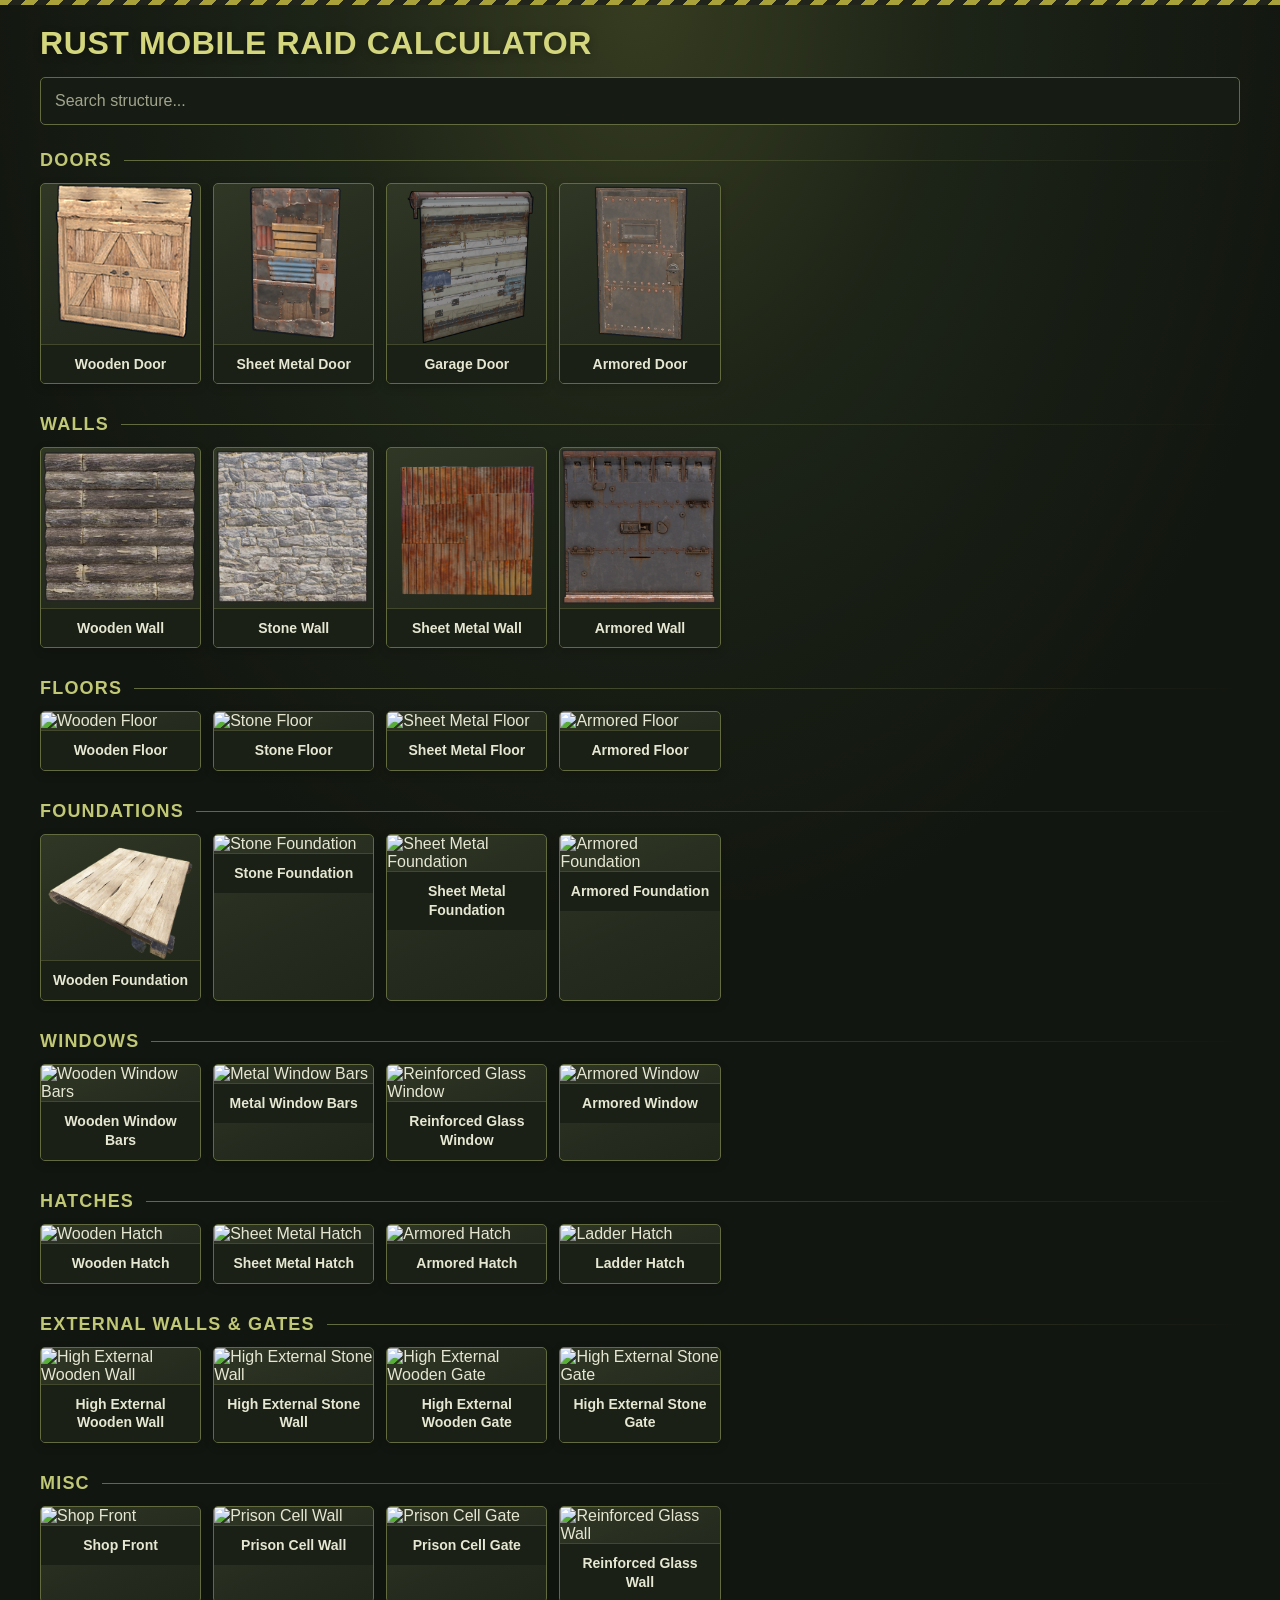
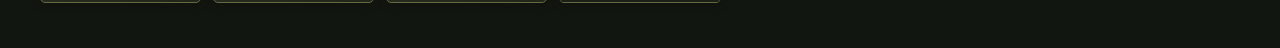
==== index.html @ 23319f7d "Version stylesheet URL to refresh cached theme" ====
<!DOCTYPE html>
<html lang="en">
<head>
<meta charset="UTF-8">
<meta name="viewport" content="width=device-width, initial-scale=1.0">

<title>Rust Mobile Raid Calculator</title>

<link rel="stylesheet" href="style.css?v=6f2b4b1">
</head>

<body>

<header>
    <h1>Rust Mobile Raid Calculator</h1>

    <input
        type="text"
        id="searchInput"
        placeholder="Search structure..."
    >
</header>

<main id="structuresContainer">

    <!-- Doors -->
    <section>
        <h2>Doors</h2>
        <div class="grid" id="doors"></div>
    </section>

    <!-- Walls -->
    <section>
        <h2>Walls</h2>
        <div class="grid" id="walls"></div>
    </section>

    <!-- Roofs -->
    <section>
        <h2>Floors</h2>
        <div class="grid" id="floors"></div>
    </section>

    <!-- Foundations -->
    <section>
        <h2>Foundations</h2>
        <div class="grid" id="foundations"></div>
    </section>

    <!-- Windows -->
    <section>
        <h2>Windows</h2>
        <div class="grid" id="windows"></div>
    </section>

    <!-- Hatches -->
    <section>
        <h2>Hatches</h2>
        <div class="grid" id="hatches"></div>
    </section>

    <!-- External Walls -->
    <section>
        <h2>External Walls & Gates</h2>
        <div class="grid" id="external"></div>
    </section>

    <!-- Misc -->
    <section>
        <h2>Misc</h2>
        <div class="grid" id="misc"></div>
    </section>

</main>

<script src="data.js"></script>
<script src="script.js"></script>

</body>
</html>
---- style.css ----
*{
    margin:0;
    padding:0;
    box-sizing:border-box;
    font-family:Arial,sans-serif;
}

body{
    background:#111315;
    color:white;
    padding:15px;
}

header{
    margin-bottom:25px;
}

h1{
    text-align:center;
    color:#CD412B;
    margin-bottom:15px;
    font-size:28px;
}

#searchInput{
    width:100%;
    padding:14px;
    border:none;
    border-radius:12px;
    background:#1d2023;
    color:white;
    font-size:16px;
    outline:none;
}

section{
    margin-bottom:30px;
}

h2{
    margin-bottom:12px;
    color:#CD412B;
    font-size:20px;
}

.grid{
    display:grid;
    grid-template-columns:repeat(auto-fill,minmax(140px,1fr));
    gap:12px;
}

.card{
    background:#1d2023;
    border-radius:12px;
    overflow:hidden;
    cursor:pointer;
    transition:.2s;
}

.card:hover{
    transform:translateY(-3px);
}

.card img{
    width:100%;
    height:auto;
    display:block;
}

.card-name{
    padding:10px;
    text-align:center;
    font-size:14px;
    font-weight:bold;
}

.details-container{
    padding:20px;
}

.structure-image{
    width:180px;
    height:180px;
    object-fit:contain;
    display:block;
    margin:auto;
}

.details-container h1{
    text-align:center;
    margin-top:10px;
}

.details-container p{
    text-align:center;
    color:#ccc;
}

.method-box{
    background:#1a1d22;
    border-radius:18px;
    padding:15px;
    margin-bottom:20px;

    display:flex;
    align-items:center;
    justify-content:center;
    gap:15px;
}

.raid-item{
    background:#252932;
    padding:12px 18px;
    border-radius:12px;

    position:relative;

    display:flex;
    align-items:center;
    justify-content:center;
    gap:10px;

    font-size:22px;
    font-weight:bold;
}

.hp{
    font-size:28px;
    font-weight:bold;
}

.summary-box{
    background:#1a1d22;
    border-radius:20px;
    padding:15px;
    margin-bottom:20px;

    display:flex;
    align-items:center;
    gap:15px;
}

.best-box{
    background:#161a22;
    border:2px solid #CD412B;
    border-radius:24px;
    padding:20px;
    margin-top:20px;

    display:flex;
    align-items:center;
    justify-content:center;
    gap:20px;

    box-shadow:0 0 15px rgba(205,65,43,0.25);
}

.recommended-title{
    text-align:center;

    color:#CD412B;

    font-size:22px;

    font-weight:bold;

    margin-bottom:20px;
}


.structure-mini{
    position:relative;
    text-align:center;
    display:inline-block;
}

.qty-badge{
    position:absolute;
    top:5px;
    left:5px;

    background:white;
    color:black;

    padding:2px 8px;
    border-radius:8px;

    font-size:16px;
    font-weight:bold;

    z-index:2;
}

    

.mini-structure{
    width:70px;
    height:70px;
    object-fit:contain;
}

.best-text{
    font-size:22px;
    font-weight:bold;
}

.plus{
    font-size:35px;
    font-weight:bold;
}

.raid-item{
    background:#252932;
    border-radius:15px;
    padding:10px 15px;

    display:flex;
    align-items:center;
    justify-content:center;
    gap:10px;

    font-size:24px;
    font-weight:bold;
}

.hp-badge{
    width:120px;
    margin:15px auto;
    text-align:center;

    background:#1a1d22;

    padding:12px;

    border-radius:14px;

    font-size:24px;
    font-weight:bold;
}

.raid-image{
    width:50px;
    height:50px;
    object-fit:contain;
    display:block;
}

.raid-item{
    position:relative;
}

.raid-badge{
    position:absolute;
    top:5px;
    left:5px;

    background:white;
    color:black;

    padding:2px 8px;
    border-radius:8px;

    font-size:16px;
    font-weight:bold;

    z-index:2;
}

.raid-arrow{
    font-size:60px;
    font-weight:bold;
    color:#CD412B;

    text-shadow:
    0 0 10px rgba(205,65,43,0.8),
    0 0 20px rgba(205,65,43,0.5);
}

.target-box{
    display:flex;
    flex-direction:column;
    align-items:center;
}

.target-title{
    color:#CD412B;
    font-size:12px;
    font-weight:bold;
    letter-spacing:2px;
    margin-bottom:8px;
}

:root {
    color-scheme: dark;
    --wasteland-bg: #121610;
    --wasteland-panel: #252b1e;
    --wasteland-accent: #d4d67d;
    --wasteland-border: #626b40;
    --wasteland-text: #e5e7d2;
}

body {
    min-height: 100vh;
    padding-top: 24px;
    color: var(--wasteland-text);
    background-color: var(--wasteland-bg);
    background-image:
        repeating-linear-gradient(135deg, #a9a23b 0 9px, #20241a 9px 18px),
        radial-gradient(ellipse at 50% 0%, #363c20 0%, #1c2317 36%, #121610 75%);
    background-size: 100% 5px, 100% 100%;
    background-position: top center, center;
    background-repeat: no-repeat;
    background-attachment: scroll, fixed;
}

header, main, #details {
    max-width: 1200px;
    margin-left: auto;
    margin-right: auto;
}

h1 {
    color: var(--wasteland-accent);
    font-weight: 800;
    letter-spacing: .6px;
    text-shadow: 0 2px 8px rgba(0,0,0,.3);
}

header h1 {
    text-align: left;
    text-transform: uppercase;
    font-size: clamp(22px, 4vw, 32px);
    line-height: 1.2;
}

#searchInput {
    background: #161c13;
    border: 1px solid var(--wasteland-border);
    border-radius: 5px;
    color: var(--wasteland-text);
    transition: border-color .2s, box-shadow .2s;
}

#searchInput::placeholder {
    color: #a1a58d;
}

#searchInput:focus {
    border-color: var(--wasteland-accent);
    box-shadow: 0 0 0 2px rgba(212,214,125,.15);
}

h2 {
    color: #c0c775;
    font-size: 18px;
    letter-spacing: 1.2px;
    text-transform: uppercase;
    display: flex;
    align-items: center;
    gap: 12px;
}

h2::after {
    content: "";
    flex: 1;
    height: 1px;
    background: linear-gradient(90deg, #626b40, transparent);
}

.card {
    background: linear-gradient(155deg, #303725, var(--wasteland-panel) 55%, #202619);
    border: 1px solid var(--wasteland-border);
    border-radius: 5px;
    box-shadow: 0 3px 10px rgba(0,0,0,.2);
    transition: transform .2s, border-color .2s, box-shadow .2s;
}

@media (hover: hover) {
    .card:hover {
        border-color: var(--wasteland-accent);
        box-shadow: 0 5px 16px rgba(0,0,0,.35);
    }
}

.card:active {
    transform: scale(.98);
}

.card-name {
    background: #1a2015;
    border-top: 1px solid rgba(98,107,64,.55);
    color: var(--wasteland-text);
    line-height: 1.35;
    overflow-wrap: anywhere;
}

.method-box, .summary-box, .hp-badge {
    background: #1f271a;
    border: 1px solid var(--wasteland-border);
}

.raid-item {
    background: #303725;
    border: 1px solid #626b40;
}

.best-box {
    background: #202619;
    border-color: var(--wasteland-accent);
    box-shadow: 0 0 15px rgba(212,214,125,.12);
}

.recommended-title, .raid-arrow, .target-title {
    color: var(--wasteland-accent);
}

.raid-arrow {
    text-shadow: 0 0 10px rgba(212,214,125,.3);
}

.qty-badge, .raid-badge {
    background: var(--wasteland-accent);
    color: #121610;
}

.details-container p {
    color: #bfc3ad;
}

@media (prefers-reduced-motion: reduce) {
    .card, #searchInput {
        transition: none;
    }
    .card:hover, .card:active {
        transform: none;
    }
}
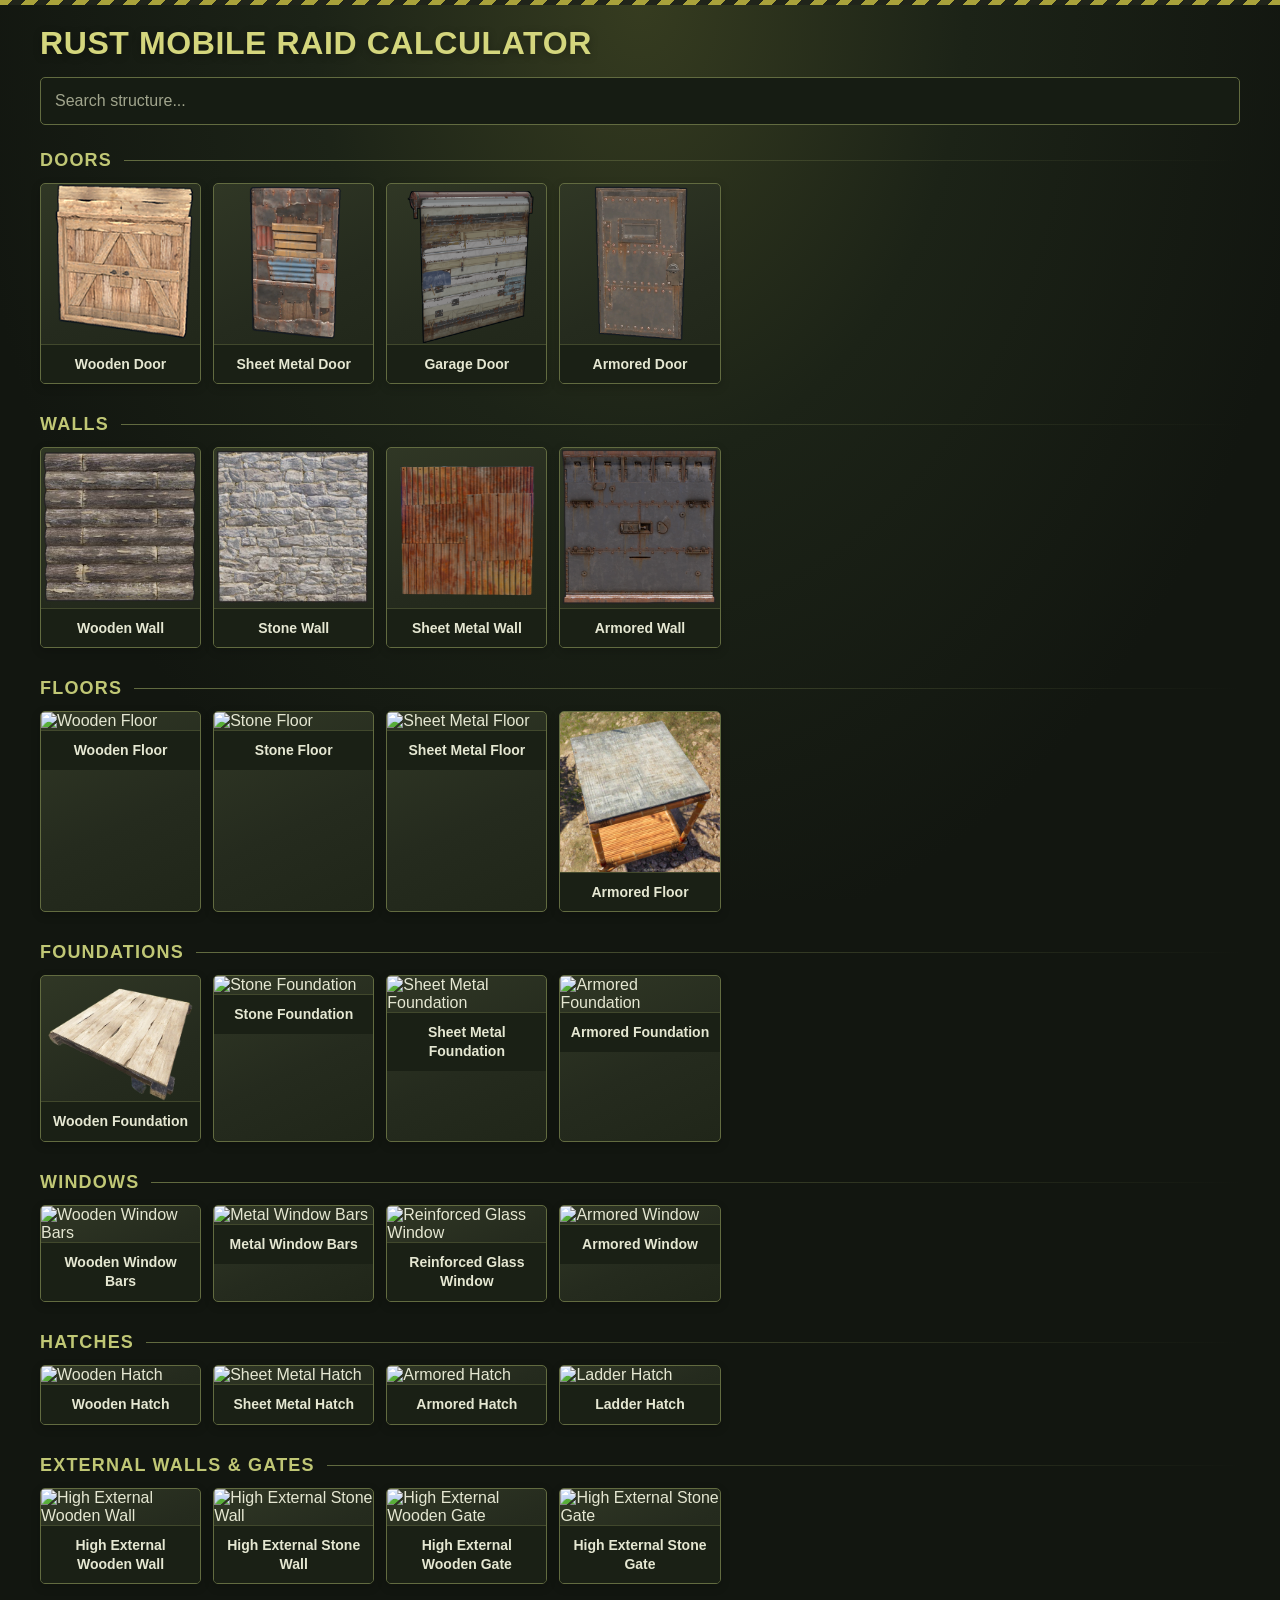
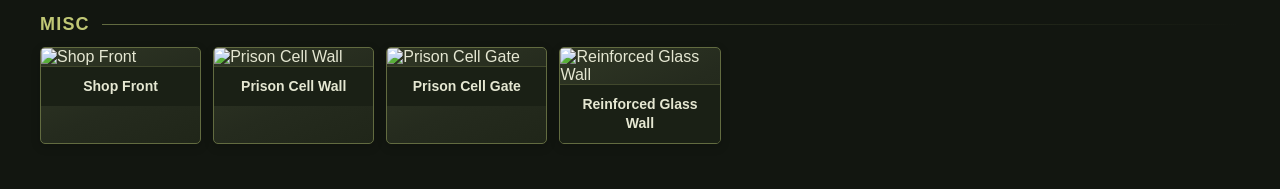
==== commit d5f369cb: "Fix structure navigation and display existing raid costs" ====
--- a/index.html
+++ b/index.html
@@ -6,7 +6,7 @@
 
 <title>Rust Mobile Raid Calculator</title>
 
-<link rel="stylesheet" href="style.css?v=6f2b4b1">
+<link rel="stylesheet" href="style.css?v=raid-details-1">
 </head>
 
 <body>
@@ -73,8 +73,8 @@
 
 </main>
 
-<script src="data.js"></script>
-<script src="script.js"></script>
+<script src="data.js?v=raid-details-1"></script>
+<script src="script.js?v=raid-details-1"></script>
 
 </body>
 </html>
--- a/style.css
+++ b/style.css
@@ -435,3 +435,12 @@
         transform: none;
     }
 }
+
+a.card { display: block; color: inherit; text-decoration: none; }
+a.card:focus-visible, .details-back:focus-visible { outline: 2px solid var(--wasteland-accent, #d4d67d); outline-offset: 3px; }
+.details-back { display: inline-block; margin-bottom: 20px; color: var(--wasteland-accent, #d4d67d); text-decoration: none; font-weight: bold; }
+.details-container { max-width: 720px; margin: 0 auto; padding: 10px 0 20px; }
+.raid-method-list { flex-wrap: wrap; }
+.raid-method-tile { flex-wrap: wrap; flex: 0 1 auto; text-align: center; }
+.raid-method-name { flex-basis: 100%; font-size: 13px; font-weight: normal; }
+.details-container .raid-unavailable { padding: 18px; margin-top: 15px; border: 1px solid var(--wasteland-border, #626b40); border-radius: 5px; background: var(--wasteland-panel, #252b1e); }
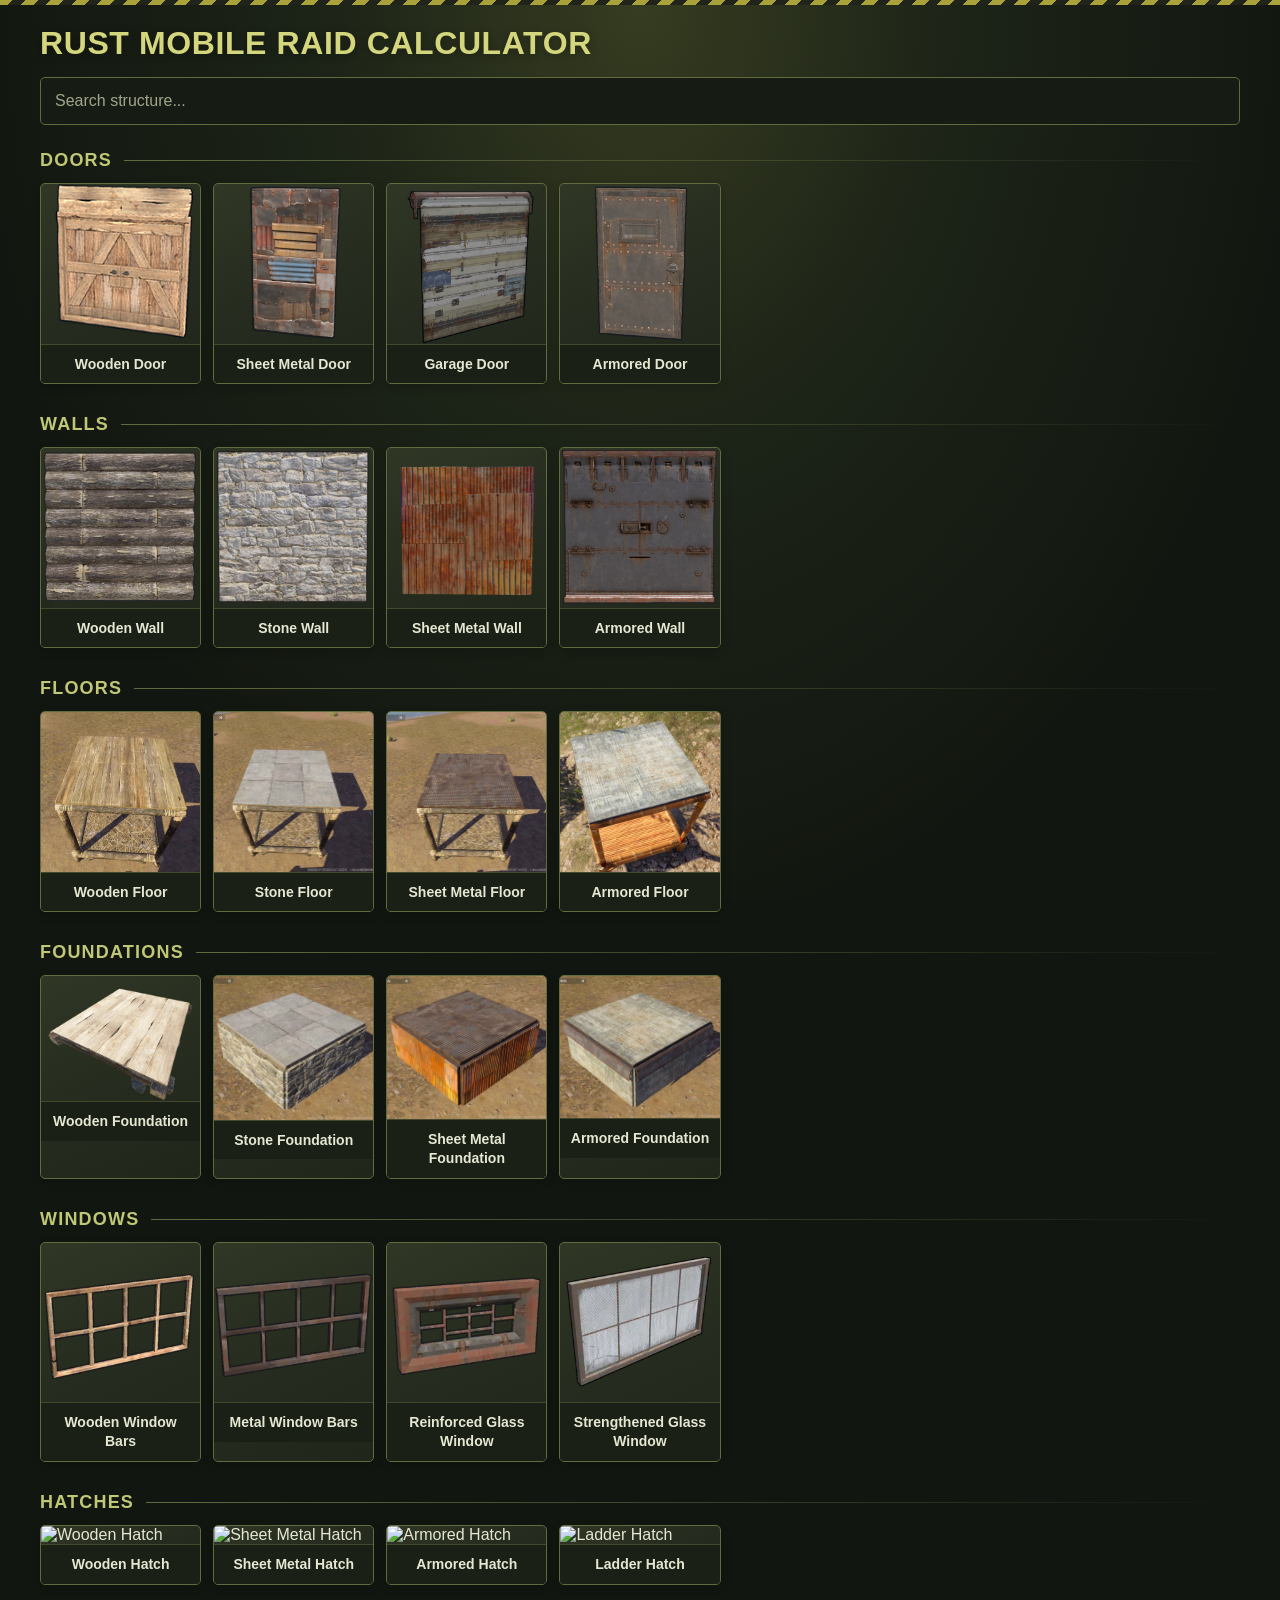
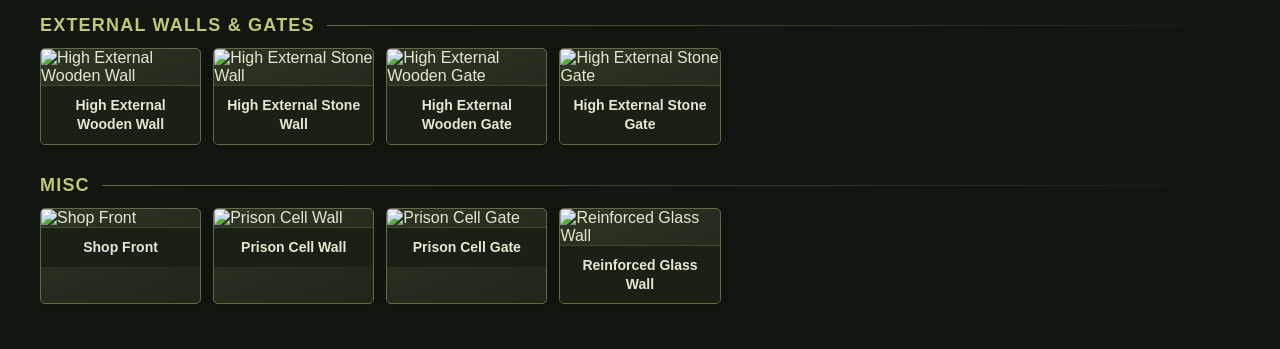
==== commit f564326f: "Correct window item name and add original Strengthened Glass icon" ====
--- a/index.html
+++ b/index.html
@@ -73,7 +73,7 @@
 
 </main>
 
-<script src="data.js?v=raid-details-1"></script>
+<script src="data.js?v=windows-2"></script>
 <script src="script.js?v=raid-details-1"></script>
 
 </body>
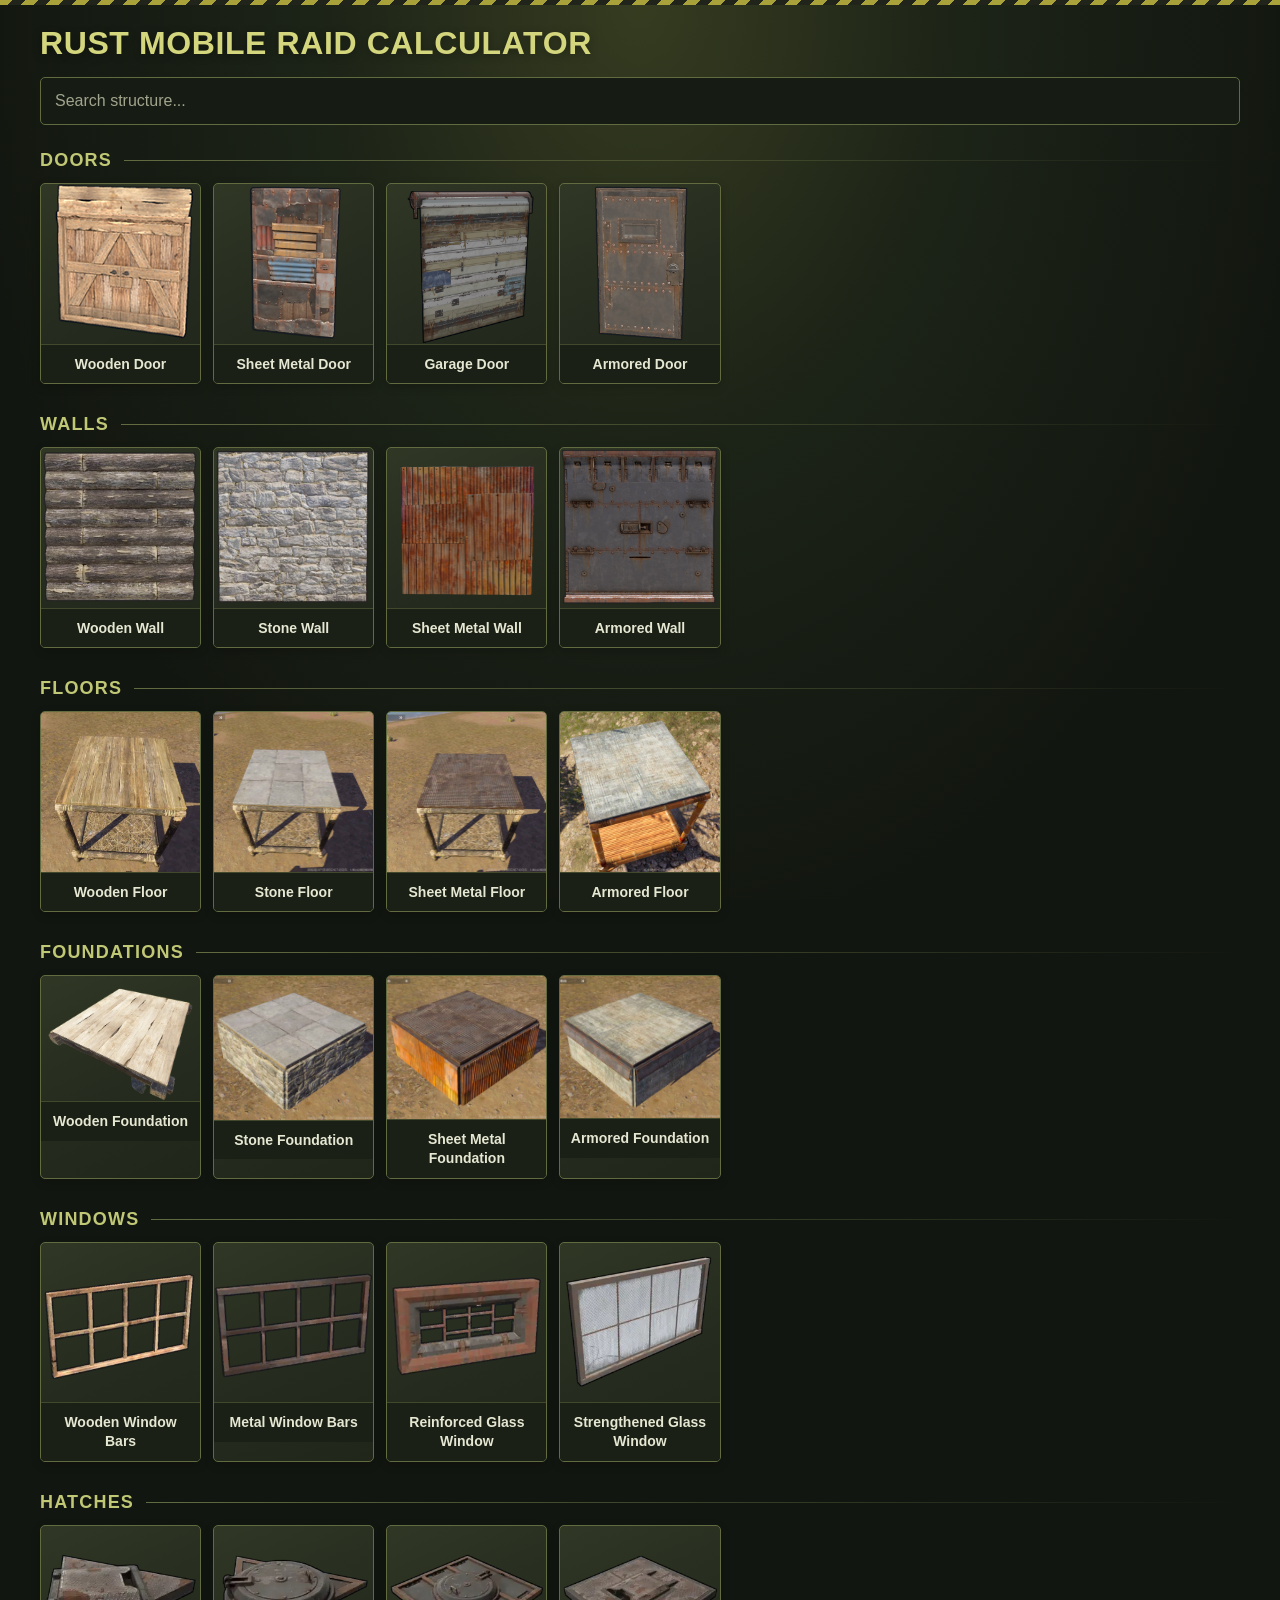
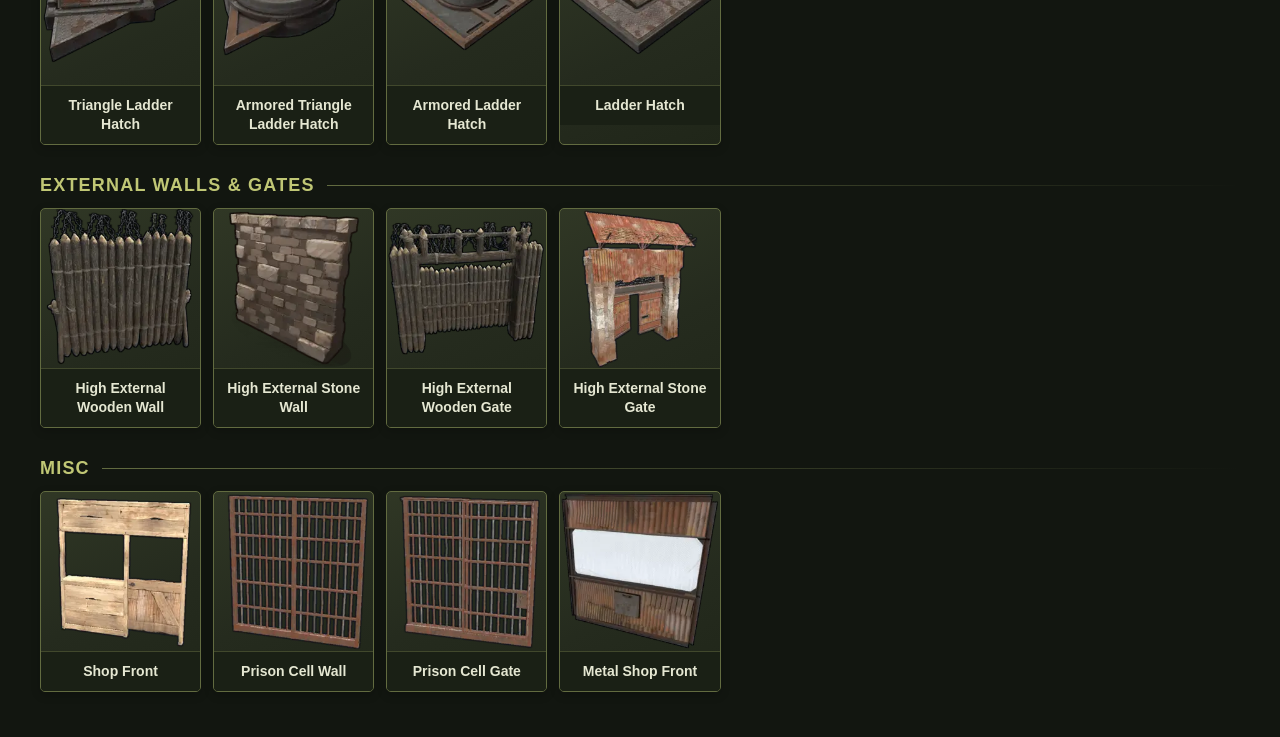
==== commit 6e015647: "Correct hatch and shop front names and complete structure icons" ====
--- a/index.html
+++ b/index.html
@@ -73,7 +73,7 @@
 
 </main>
 
-<script src="data.js?v=windows-2"></script>
+<script src="data.js?v=structures-4"></script>
 <script src="script.js?v=raid-details-1"></script>
 
 </body>
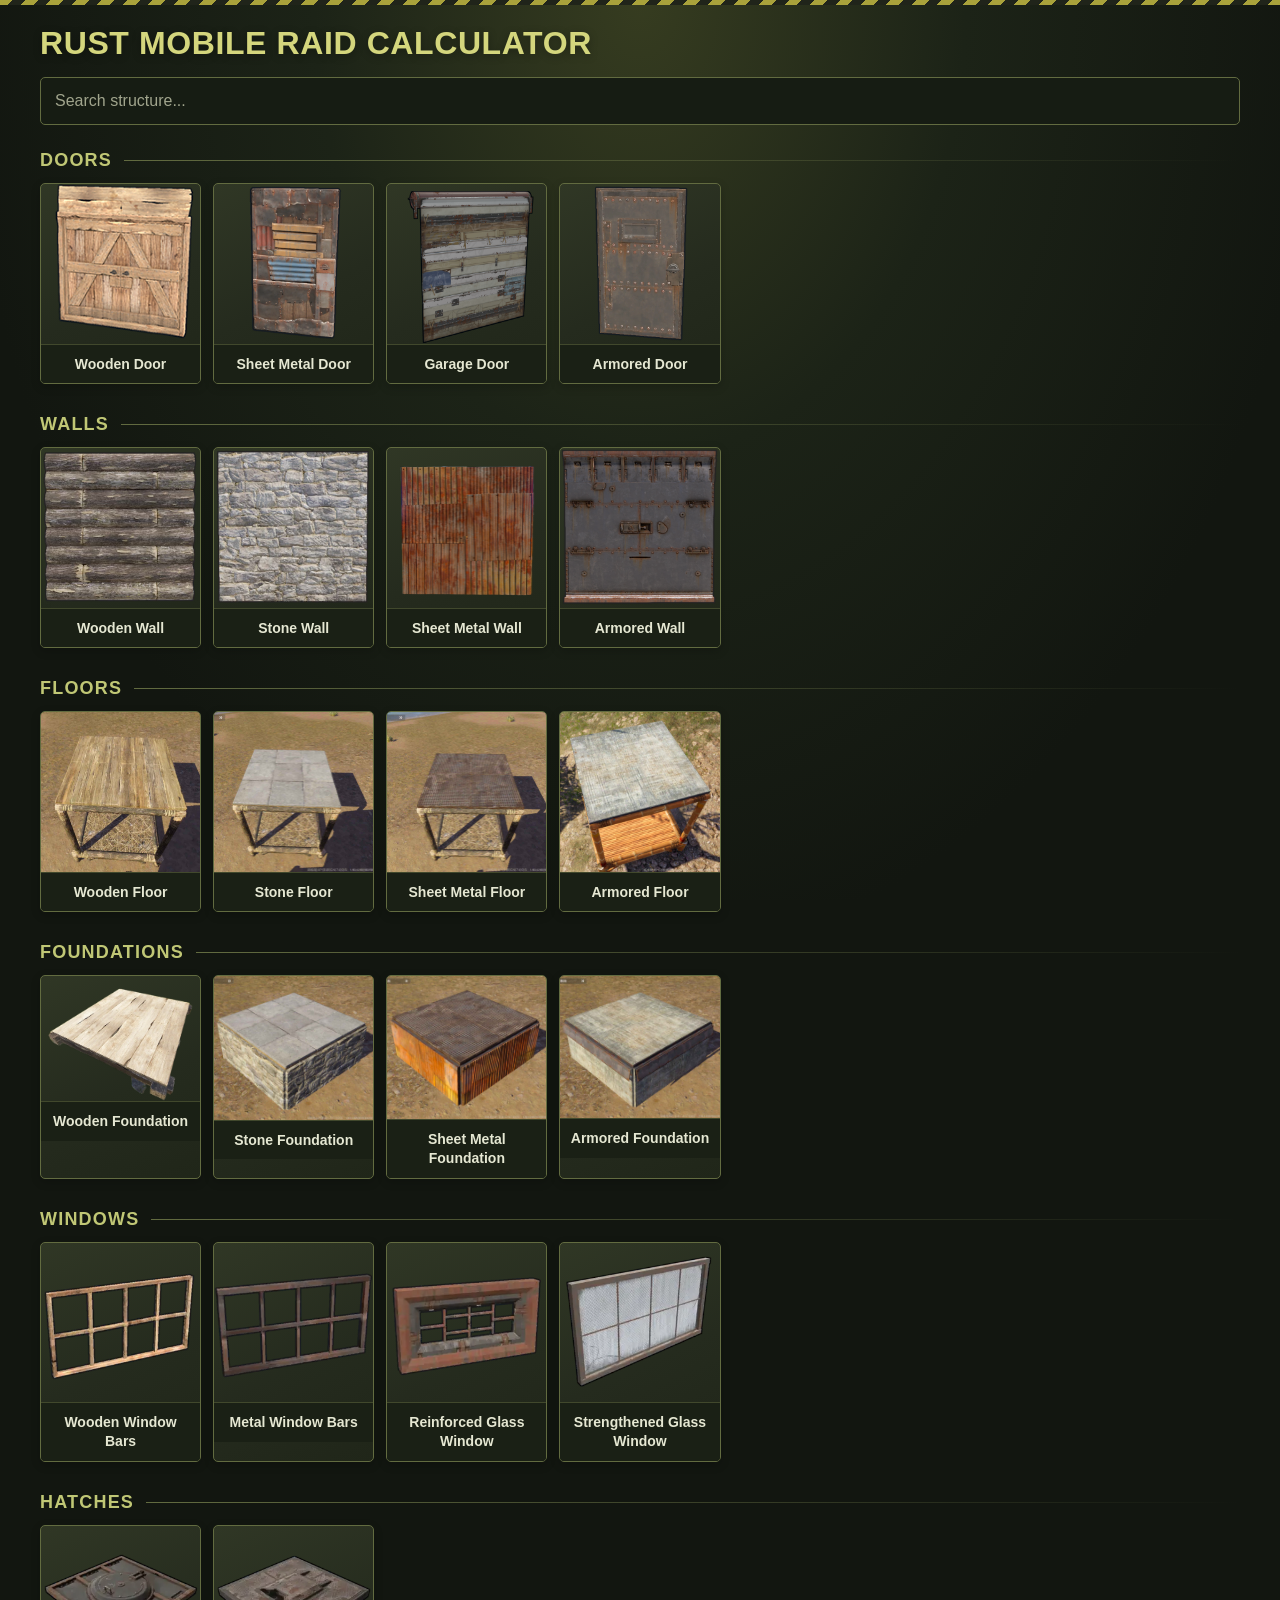
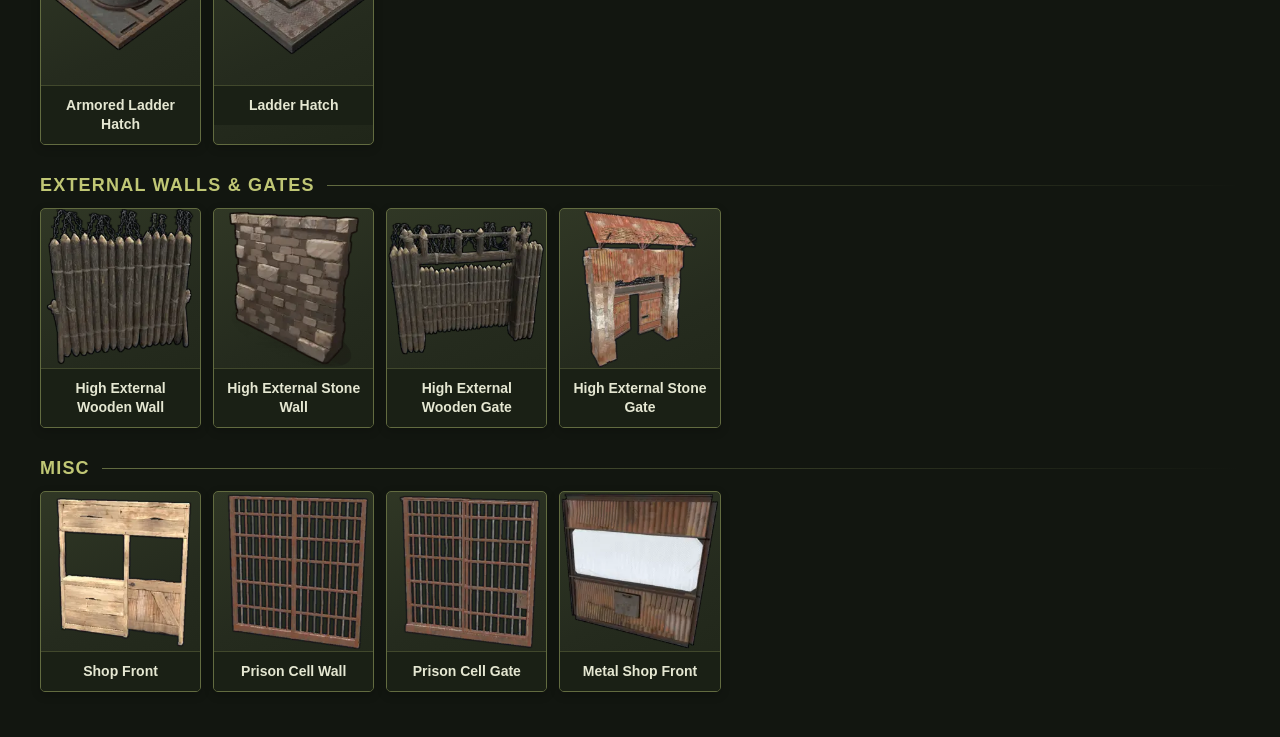
==== commit 87e50824: "Remove duplicate triangle hatch entries from calculator" ====
--- a/index.html
+++ b/index.html
@@ -73,7 +73,7 @@
 
 </main>
 
-<script src="data.js?v=structures-4"></script>
+<script src="data.js?v=hatches-5"></script>
 <script src="script.js?v=raid-details-1"></script>
 
 </body>
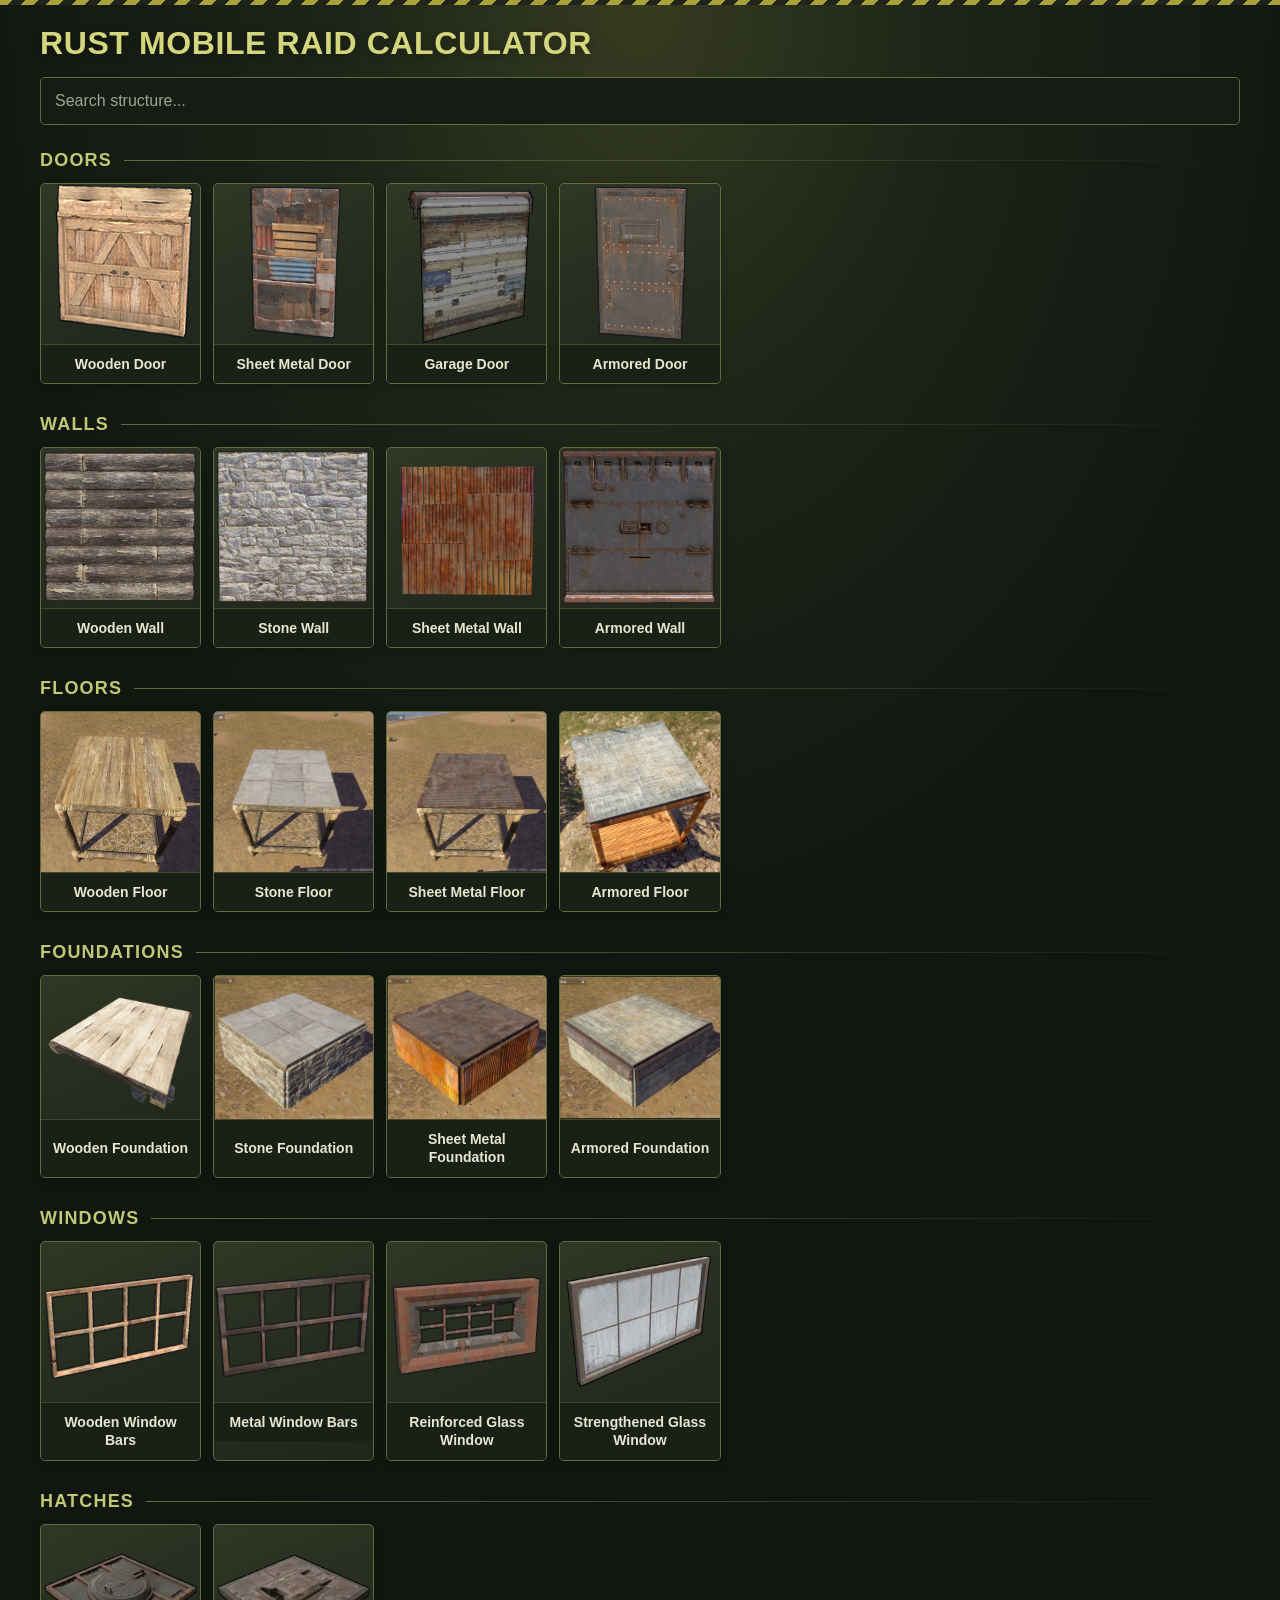
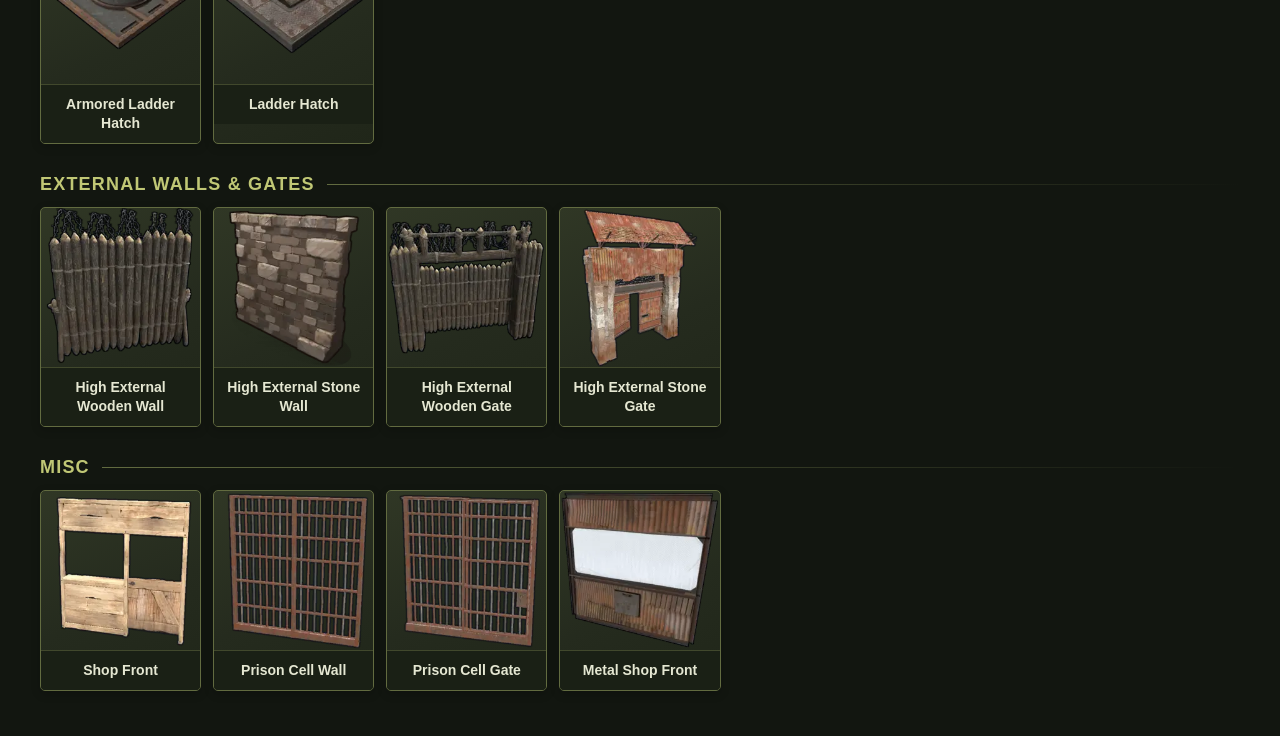
==== commit 8e7200cb: "Align foundation card image and caption sizes" ====
--- a/index.html
+++ b/index.html
@@ -6,7 +6,7 @@
 
 <title>Rust Mobile Raid Calculator</title>
 
-<link rel="stylesheet" href="style.css?v=raid-details-1">
+<link rel="stylesheet" href="style.css?v=foundation-6">
 </head>
 
 <body>
--- a/style.css
+++ b/style.css
@@ -444,3 +444,27 @@
 .raid-method-tile { flex-wrap: wrap; flex: 0 1 auto; text-align: center; }
 .raid-method-name { flex-basis: 100%; font-size: 13px; font-weight: normal; }
 .details-container .raid-unavailable { padding: 18px; margin-top: 15px; border: 1px solid var(--wasteland-border, #626b40); border-radius: 5px; background: var(--wasteland-panel, #252b1e); }
+
+/* Keep foundation thumbnails and captions aligned despite different source image proportions. */
+#foundations .card {
+    display: flex;
+    flex-direction: column;
+    min-width: 0;
+}
+#foundations .card img {
+    width: 100%;
+    height: auto;
+    aspect-ratio: 1.12 / 1;
+    object-fit: contain;
+    object-position: center;
+    flex-shrink: 0;
+}
+#foundations .card-name {
+    flex: 1;
+    display: flex;
+    align-items: center;
+    justify-content: center;
+    min-height: calc(2 * 14px * 1.35 + 21px);
+    font-size: 14px;
+    line-height: 1.35;
+}
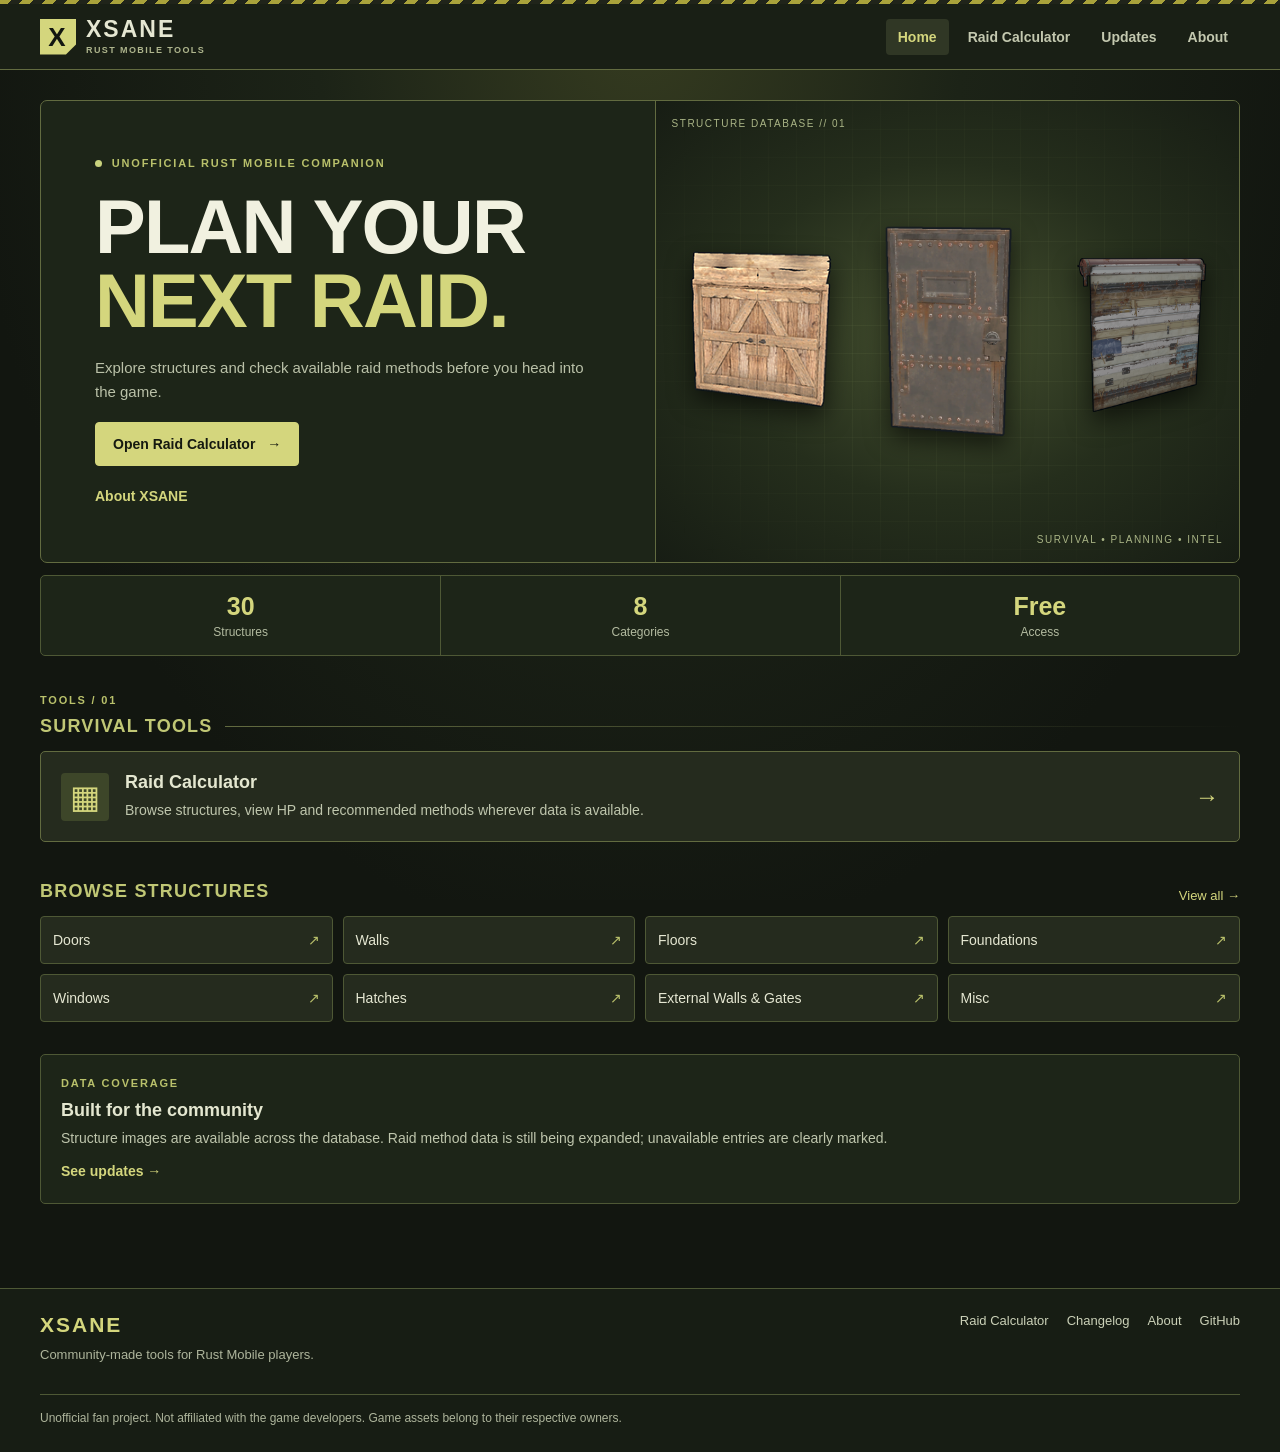
==== commit 6a02bc15: "Build multi-page XSANE website with navigation and working filters" ====
--- a/index.html
+++ b/index.html
@@ -3,78 +3,51 @@
 <head>
 <meta charset="UTF-8">
 <meta name="viewport" content="width=device-width, initial-scale=1.0">
+<meta name="description" content="Browse Rust Mobile structures and available raid methods with XSANE's community raid calculator.">
+<meta name="theme-color" content="#121610">
+<title>Rust Mobile Tools | XSANE</title>
+<link rel="stylesheet" href="style.css?v=site-7">
+</head>
+<body class="site-body">
+<a class="skip-link" href="#main">Skip to content</a>
+<header class="site-header">
+  <div class="site-bar">
+    <a class="site-brand" href="index.html"><span class="brand-mark" aria-hidden="true">X</span><span>XSANE<small>RUST MOBILE TOOLS</small></span></a>
+    <button class="menu-toggle" type="button" aria-expanded="false" aria-controls="site-nav"><span aria-hidden="true">☰</span> Menu</button>
+    <nav class="site-nav" id="site-nav" aria-label="Main navigation">
+      <a href="index.html" aria-current="page">Home</a>
+      <a href="raid.html">Raid Calculator</a>
+      <a href="updates.html">Updates</a>
+      <a href="about.html">About</a>
+    </nav>
+  </div>
+</header>
+<main class="site-main" id="main">
 
-<title>Rust Mobile Raid Calculator</title>
-
-<link rel="stylesheet" href="style.css?v=foundation-6">
-</head>
-
-<body>
-
-<header>
-    <h1>Rust Mobile Raid Calculator</h1>
-
-    <input
-        type="text"
-        id="searchInput"
-        placeholder="Search structure..."
-    >
-</header>
-
-<main id="structuresContainer">
-
-    <!-- Doors -->
-    <section>
-        <h2>Doors</h2>
-        <div class="grid" id="doors"></div>
-    </section>
-
-    <!-- Walls -->
-    <section>
-        <h2>Walls</h2>
-        <div class="grid" id="walls"></div>
-    </section>
-
-    <!-- Roofs -->
-    <section>
-        <h2>Floors</h2>
-        <div class="grid" id="floors"></div>
-    </section>
-
-    <!-- Foundations -->
-    <section>
-        <h2>Foundations</h2>
-        <div class="grid" id="foundations"></div>
-    </section>
-
-    <!-- Windows -->
-    <section>
-        <h2>Windows</h2>
-        <div class="grid" id="windows"></div>
-    </section>
-
-    <!-- Hatches -->
-    <section>
-        <h2>Hatches</h2>
-        <div class="grid" id="hatches"></div>
-    </section>
-
-    <!-- External Walls -->
-    <section>
-        <h2>External Walls & Gates</h2>
-        <div class="grid" id="external"></div>
-    </section>
-
-    <!-- Misc -->
-    <section>
-        <h2>Misc</h2>
-        <div class="grid" id="misc"></div>
-    </section>
-
+<section class="hero">
+ <div class="hero-copy"><p class="eyebrow"><span class="status-dot"></span> UNOFFICIAL RUST MOBILE COMPANION</p>
+ <h1>PLAN YOUR<br><span>NEXT RAID.</span></h1>
+ <p class="hero-desc">Explore structures and check available raid methods before you head into the game.</p>
+ <a class="primary-link" href="raid.html">Open Raid Calculator <span aria-hidden="true">→</span></a>
+ <a class="secondary-link" href="about.html">About XSANE</a></div>
+ <div class="hero-art" aria-hidden="true"><div class="hero-grid"></div><span class="hero-art-label">STRUCTURE DATABASE // 01</span><div class="hero-items"><img src="images/wooden-door.png" alt="" width="160" height="160"><img src="images/armored-door.webp" alt="" width="210" height="210"><img src="images/garage-door.webp" alt="" width="160" height="160"></div><span class="hero-art-bottom">SURVIVAL • PLANNING • INTEL</span></div>
+</section>
+<div class="stats-strip"><div><strong>30</strong><span>Structures</span></div><div><strong>8</strong><span>Categories</span></div><div><strong>Free</strong><span>Access</span></div></div>
+<section class="home-section"><p class="eyebrow">TOOLS / 01</p><h2>Survival tools</h2>
+ <a class="tool-feature" href="raid.html"><span class="tool-icon" aria-hidden="true">▦</span><div><h3>Raid Calculator</h3><p>Browse structures, view HP and recommended methods wherever data is available.</p></div><span class="tool-arrow" aria-hidden="true">→</span></a>
+</section>
+<section class="home-section"><div class="section-top"><h2>Browse structures</h2><a href="raid.html">View all →</a></div>
+<div class="category-links"><a href="raid.html?category=doors">Doors<span aria-hidden="true">↗</span></a><a href="raid.html?category=walls">Walls<span aria-hidden="true">↗</span></a><a href="raid.html?category=floors">Floors<span aria-hidden="true">↗</span></a><a href="raid.html?category=foundations">Foundations<span aria-hidden="true">↗</span></a><a href="raid.html?category=windows">Windows<span aria-hidden="true">↗</span></a><a href="raid.html?category=hatches">Hatches<span aria-hidden="true">↗</span></a><a href="raid.html?category=external">External Walls & Gates<span aria-hidden="true">↗</span></a><a href="raid.html?category=misc">Misc<span aria-hidden="true">↗</span></a></div></section>
+<section class="home-section notice-panel"><div><p class="eyebrow">DATA COVERAGE</p><h3>Built for the community</h3><p>Structure images are available across the database. Raid method data is still being expanded; unavailable entries are clearly marked.</p></div><a class="secondary-link" href="updates.html">See updates →</a></section>
 </main>
-
-<script src="data.js?v=hatches-5"></script>
-<script src="script.js?v=raid-details-1"></script>
+<footer class="site-footer">
+  <div class="footer-inner">
+    <div><a class="footer-brand" href="index.html">XSANE</a><p>Community-made tools for Rust Mobile players.</p></div>
+    <div class="footer-links"><a href="raid.html">Raid Calculator</a><a href="updates.html">Changelog</a><a href="about.html">About</a><a href="https://github.com/audioxpert123/Xsane-rdc">GitHub</a></div>
+    <p class="footer-note">Unofficial fan project. Not affiliated with the game developers. Game assets belong to their respective owners.</p>
+  </div>
+</footer>
+<script src="site.js?v=site-7"></script>
 
 </body>
-</html>
+</html>
--- a/style.css
+++ b/style.css
@@ -468,3 +468,101 @@
     font-size: 14px;
     line-height: 1.35;
 }
+
+/* Shared site layout */
+[hidden] { display: none !important; }
+.site-body { padding: 0; display: flex; flex-direction: column; min-height: 100vh; }
+.site-body a { -webkit-tap-highlight-color: transparent; }
+.site-body a:focus-visible, .site-body button:focus-visible { outline: 2px solid var(--wasteland-accent); outline-offset: 3px; }
+.skip-link { position: absolute; top: -100px; left: 12px; z-index: 100; background: var(--wasteland-accent); color: #121610; padding: 12px; }
+.skip-link:focus { top: 12px; }
+.site-header { position: sticky; top: 0; z-index: 20; max-width: none; width: 100%; margin: 0; background: #191f15; border-bottom: 1px solid #626b40; }
+.site-header::before { content: ""; display: block; height: 4px; background: repeating-linear-gradient(135deg,#a9a23b 0 8px,#20241a 8px 16px); }
+.site-bar { max-width: 1248px; margin: auto; padding: 14px 24px; display: flex; align-items: center; justify-content: space-between; gap: 24px; }
+.site-brand { display: inline-flex; align-items: center; gap: 10px; color: #e5e7d2; text-decoration: none; font-weight: 900; font-size: 23px; letter-spacing: 2px; line-height: 1; flex-shrink: 0; }
+.brand-mark { display: grid; place-items: center; width: 36px; height: 36px; color: #121610; background: #d4d67d; font-size: 26px; clip-path: polygon(0 0,100% 0,100% 72%,72% 100%,0 100%); }
+.site-brand small { display: block; font-size: 9px; color: #aeb58d; margin-top: 5px; letter-spacing: 1.4px; }
+.site-nav { display: flex; gap: 7px; align-items: center; }
+.site-nav a { color: #c3c8af; text-decoration: none; font-weight: 600; font-size: 14px; padding: 10px 12px; border-radius: 4px; }
+.site-nav a:hover,.site-nav a[aria-current="page"] { background: #303725; color: #d4d67d; }
+.menu-toggle { display: none; color: var(--wasteland-text); background: #252b1e; border: 1px solid #626b40; padding: 9px 12px; border-radius: 4px; font-size: 14px; cursor: pointer; }
+.site-main { width: 100%; max-width: 1248px; margin: 0 auto; padding: 30px 24px 52px; flex: 1; }
+.site-main h1 { text-align: left; }
+.eyebrow { color: #b9c16b; font-size: 11px; font-weight: 800; letter-spacing: 1.8px; line-height: 1.5; }
+.status-dot { display: inline-block; width: 7px; height: 7px; margin-right: 5px; border-radius: 50%; background: #c9d37d; }
+.hero { display: grid; grid-template-columns: 1.05fr 1fr; min-height: 330px; background: #1d2518; border: 1px solid #626b40; border-radius: 7px; overflow: hidden; margin-bottom: 0; }
+.hero-copy { padding: clamp(24px,5vw,54px); display: flex; flex-direction: column; align-items: flex-start; justify-content: center; gap: 18px; }
+.hero h1 { font-size: clamp(38px,6vw,76px); line-height: .98; letter-spacing: -1.8px; color: #f1f1e0; margin: 0; text-shadow: none; }
+.hero h1 span { color: #d4d67d; }
+.hero-desc,.page-intro p:not(.eyebrow) { color: #bac1a8; line-height: 1.6; font-size: 15px; }
+.primary-link,.secondary-link { display: inline-flex; align-items: center; gap: 12px; text-decoration: none; font-weight: 800; border-radius: 4px; font-size: 14px; }
+.primary-link { color: #151910; background: #d4d67d; padding: 13px 17px; border: 1px solid #d4d67d; }
+.primary-link:hover { background: #e4e699; }
+.secondary-link { color: #d4d67d; padding: 4px 0; }
+.secondary-link:hover { text-decoration: underline; }
+.hero-art { position: relative; overflow: hidden; min-height: 240px; display: grid; place-items: center; background: radial-gradient(ellipse,#465130 0%,#252e1c 52%,#171d14 100%); border-left: 1px solid #626b40; }
+.hero-grid { position: absolute; inset: 0; background-image: linear-gradient(#84945c22 1px,transparent 1px),linear-gradient(90deg,#84945c22 1px,transparent 1px); background-size: 28px 28px; mask-image: radial-gradient(ellipse,black,transparent 90%); }
+.hero-items { position: relative; display: flex; align-items: center; justify-content: center; width: 100%; padding: 12px; }
+.hero-items img { width: 29%; height: auto; aspect-ratio: 1; object-fit: contain; filter: drop-shadow(0 10px 12px #0009); }
+.hero-items img:nth-child(2) { width: 39%; z-index: 1; }
+.hero-art-label,.hero-art-bottom { position: absolute; color: #aab586; font-size: 10px; letter-spacing: 1.5px; left: 16px; right: 16px; }
+.hero-art-label { top: 17px; }
+.hero-art-bottom { bottom: 17px; text-align: right; }
+.stats-strip { display: grid; grid-template-columns: repeat(3,1fr); margin: 12px 0 36px; background: #1d2518; border: 1px solid #4e5835; border-radius: 5px; }
+.stats-strip div { display: flex; flex-direction: column; align-items: center; padding: 16px 8px; gap: 4px; }
+.stats-strip div+div { border-left: 1px solid #4e5835; }
+.stats-strip strong { color: #d4d67d; font-size: 25px; }
+.stats-strip span { color: #b3bba0; font-size: 12px; }
+.home-section { margin-bottom: 32px; }
+.home-section h2 { margin: 7px 0 14px; }
+.tool-feature { display: flex; gap: 16px; align-items: center; border: 1px solid #626b40; background: #252b1e; padding: 20px; border-radius: 5px; color: inherit; text-decoration: none; }
+.tool-feature:hover,.category-links a:hover { border-color: #d4d67d; }
+.tool-icon { display: grid; place-items: center; width: 48px; height: 48px; flex-shrink: 0; background: #3d4629; color: #d4d67d; border-radius: 4px; font-size: 32px; }
+.tool-feature h3,.notice-panel h3 { margin-bottom: 6px; color: #e4e7d0; font-size: 18px; }
+.tool-feature p,.notice-panel p:not(.eyebrow),.update-list p:not(.eyebrow) { color: #bfc6ad; line-height: 1.6; font-size: 14px; }
+.tool-arrow { margin-left: auto; color: #d4d67d; font-size: 24px; }
+.section-top { display: flex; align-items: center; justify-content: space-between; gap: 12px; }
+.section-top a { color: #d4d67d; font-size: 13px; white-space: nowrap; text-decoration: none; }
+.category-links { display: grid; grid-template-columns: repeat(4,1fr); gap: 10px; }
+.category-links a { padding: 15px 12px; background: #252b1e; border: 1px solid #4e5835; border-radius: 4px; color: #e5e7d2; text-decoration: none; font-size: 14px; display: flex; justify-content: space-between; gap: 8px; align-items: center; }
+.category-links span { color: #b9c16b; }
+.notice-panel { border: 1px solid #4e5835; background: #1d2518; border-radius: 5px; padding: 20px; }
+.notice-panel .eyebrow { margin-bottom: 8px; }
+.notice-panel .secondary-link { margin-top: 10px; }
+.breadcrumbs { color: #b3bba0; display: flex; flex-wrap: wrap; gap: 8px; font-size: 12px; margin-bottom: 22px; }
+.breadcrumbs a { color: #d4d67d; text-decoration: none; }
+.page-intro { margin-bottom: 24px; }
+.page-intro h1 { margin: 7px 0 10px; font-size: clamp(28px,5vw,42px); color: #e5e7d2; }
+.filter-panel { padding: 16px; background: #1b2217; border: 1px solid #4e5835; border-radius: 5px; margin-bottom: 26px; }
+.search-label { display: block; color: #d4d67d; font-weight: bold; font-size: 12px; margin-bottom: 8px; }
+.category-filters { display: flex; flex-wrap: wrap; gap: 7px; margin-top: 14px; }
+.category-filters button { padding: 9px 12px; border: 1px solid #626b40; color: #c9cfb7; background: #252b1e; border-radius: 4px; font-size: 13px; cursor: pointer; }
+.category-filters button[aria-pressed="true"] { background: #d4d67d; color: #121610; border-color: #d4d67d; font-weight: bold; }
+.filter-status { display: flex; justify-content: space-between; align-items: center; margin-top: 14px; font-size: 12px; color: #b3bba0; }
+.filter-status button { background: none; border: 0; color: #d4d67d; cursor: pointer; padding: 5px; font-size: 12px; }
+.structure-section .grid { grid-template-columns: repeat(auto-fill,minmax(145px,1fr)); }
+.update-list { display: grid; gap: 14px; max-width: 850px; }
+.update-list article { padding: 20px; background: #252b1e; border: 1px solid #4e5835; border-radius: 5px; }
+.update-list article h2 { margin: 8px 0 12px; }
+.update-list article .primary-link { margin-top: 15px; }
+.site-footer { background: #171d14; border-top: 1px solid #4e5835; padding: 24px; }
+.footer-inner { max-width: 1200px; margin: auto; display: grid; grid-template-columns: 1fr 1fr; gap: 20px; }
+.footer-brand { text-decoration: none; color: #d4d67d; font-size: 21px; font-weight: 900; letter-spacing: 2px; }
+.footer-inner p { color: #aeb59c; font-size: 13px; line-height: 1.6; margin-top: 8px; }
+.footer-links { display: flex; flex-wrap: wrap; align-content: flex-start; justify-content: flex-end; gap: 10px 18px; }
+.footer-links a { color: #cbd1b8; text-decoration: none; font-size: 13px; }
+.footer-inner .footer-note { grid-column: 1 / -1; border-top: 1px solid #4e5835; padding-top: 14px; font-size: 12px; }
+@media (max-width: 720px) {
+ .site-bar { padding: 12px 15px; flex-wrap: wrap; gap: 12px; }
+ .menu-toggle { display: block; }
+ .site-nav { display: none; flex-basis: 100%; flex-direction: column; align-items: stretch; gap: 4px; }
+ .site-nav.is-open { display: flex; }
+ .site-main { padding: 23px 15px 38px; }
+ .hero { grid-template-columns: 1fr; }
+ .hero-art { border-left: 0; border-top: 1px solid #626b40; min-height: 200px; }
+ .hero-items { max-width: 340px; }
+ .category-links { grid-template-columns: repeat(2,minmax(0,1fr)); }
+ .footer-inner { grid-template-columns: 1fr; }
+ .footer-links { justify-content: flex-start; }
+ .structure-section .grid { grid-template-columns: repeat(2,minmax(0,1fr)); }
+}
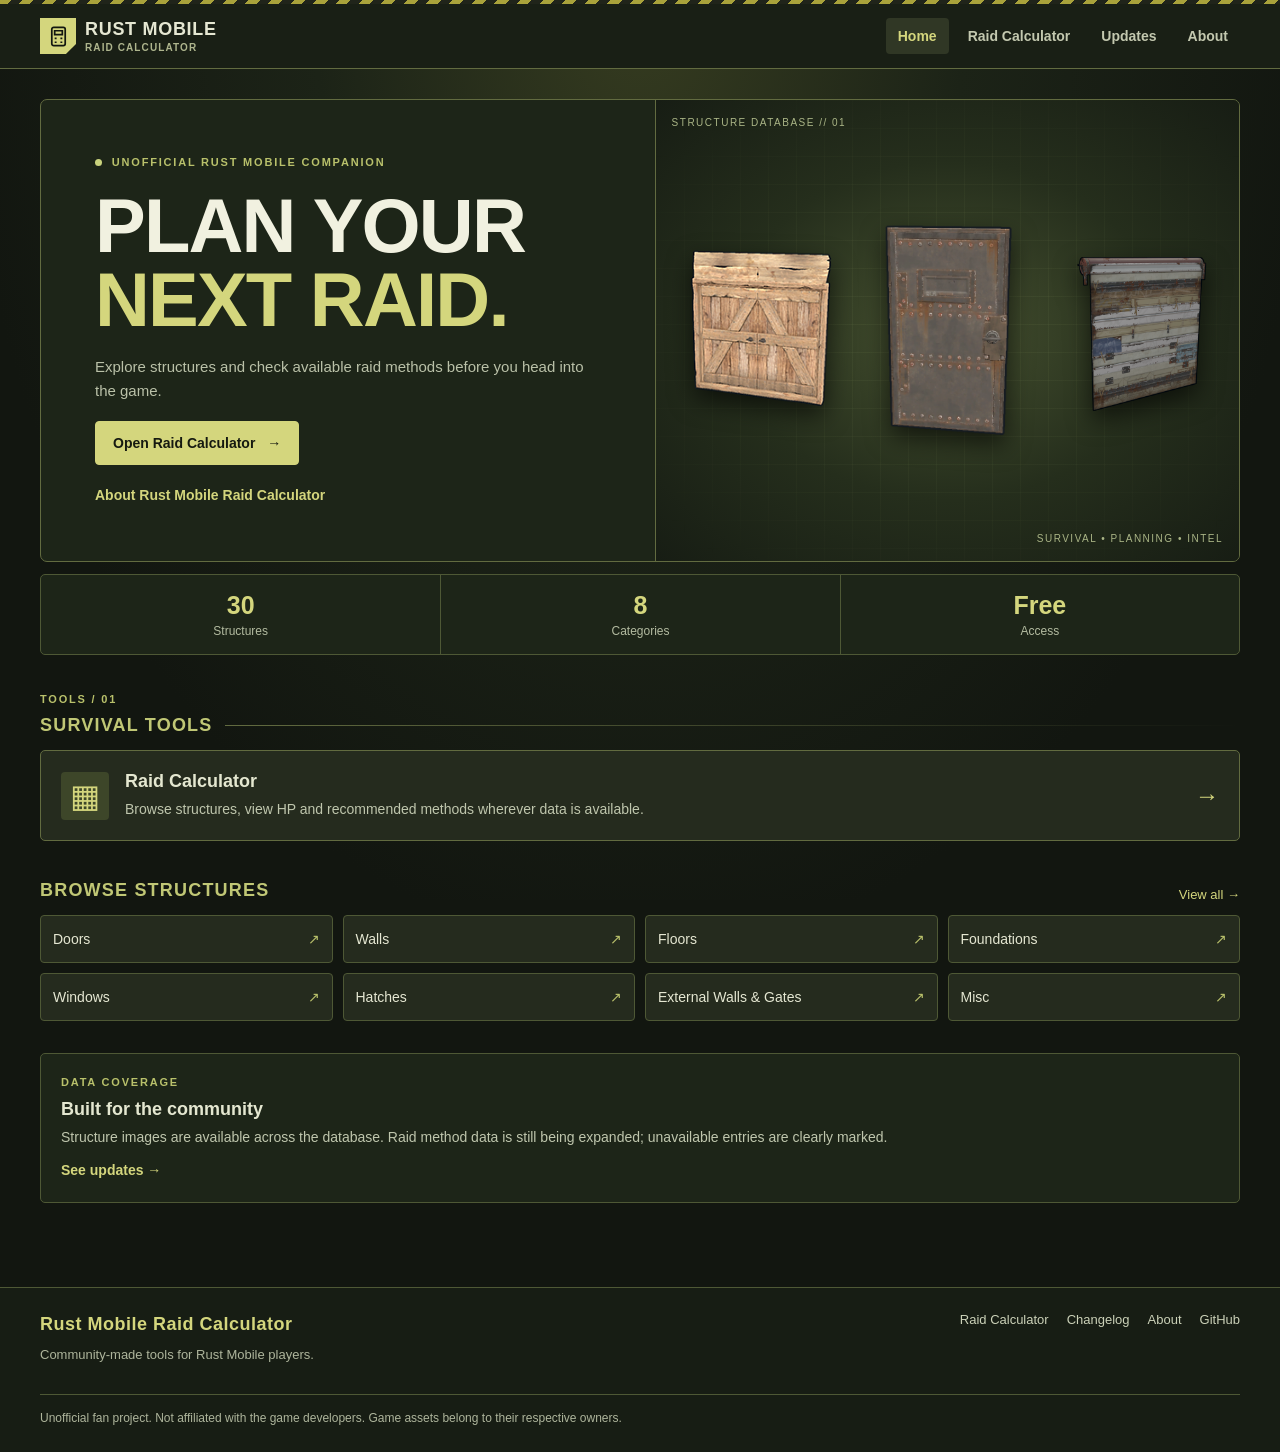
==== commit 9dc847fb: "Rename website branding to Rust Mobile Raid Calculator" ====
--- a/index.html
+++ b/index.html
@@ -3,16 +3,16 @@
 <head>
 <meta charset="UTF-8">
 <meta name="viewport" content="width=device-width, initial-scale=1.0">
-<meta name="description" content="Browse Rust Mobile structures and available raid methods with XSANE's community raid calculator.">
+<meta name="description" content="Browse Rust Mobile structures and available raid methods with the community raid calculator.">
 <meta name="theme-color" content="#121610">
-<title>Rust Mobile Tools | XSANE</title>
-<link rel="stylesheet" href="style.css?v=site-7">
+<title>Rust Mobile Raid Calculator</title>
+<link rel="stylesheet" href="style.css?v=branding-8">
 </head>
 <body class="site-body">
 <a class="skip-link" href="#main">Skip to content</a>
 <header class="site-header">
   <div class="site-bar">
-    <a class="site-brand" href="index.html"><span class="brand-mark" aria-hidden="true">X</span><span>XSANE<small>RUST MOBILE TOOLS</small></span></a>
+    <a class="site-brand" href="index.html"><span class="brand-mark" aria-hidden="true"><svg viewBox="0 0 24 24" width="23" height="23" fill="none" stroke="currentColor" stroke-width="1.8"><rect x="5" y="2.5" width="14" height="19" rx="2"/><path d="M8 6h8v4H8zM8 14h2m4 0h2m-8 4h2m4 0h2"/></svg></span><span>RUST MOBILE<small>RAID CALCULATOR</small></span></a>
     <button class="menu-toggle" type="button" aria-expanded="false" aria-controls="site-nav"><span aria-hidden="true">☰</span> Menu</button>
     <nav class="site-nav" id="site-nav" aria-label="Main navigation">
       <a href="index.html" aria-current="page">Home</a>
@@ -29,7 +29,7 @@
  <h1>PLAN YOUR<br><span>NEXT RAID.</span></h1>
  <p class="hero-desc">Explore structures and check available raid methods before you head into the game.</p>
  <a class="primary-link" href="raid.html">Open Raid Calculator <span aria-hidden="true">→</span></a>
- <a class="secondary-link" href="about.html">About XSANE</a></div>
+ <a class="secondary-link" href="about.html">About Rust Mobile Raid Calculator</a></div>
  <div class="hero-art" aria-hidden="true"><div class="hero-grid"></div><span class="hero-art-label">STRUCTURE DATABASE // 01</span><div class="hero-items"><img src="images/wooden-door.png" alt="" width="160" height="160"><img src="images/armored-door.webp" alt="" width="210" height="210"><img src="images/garage-door.webp" alt="" width="160" height="160"></div><span class="hero-art-bottom">SURVIVAL • PLANNING • INTEL</span></div>
 </section>
 <div class="stats-strip"><div><strong>30</strong><span>Structures</span></div><div><strong>8</strong><span>Categories</span></div><div><strong>Free</strong><span>Access</span></div></div>
@@ -42,7 +42,7 @@
 </main>
 <footer class="site-footer">
   <div class="footer-inner">
-    <div><a class="footer-brand" href="index.html">XSANE</a><p>Community-made tools for Rust Mobile players.</p></div>
+    <div><a class="footer-brand" href="index.html">Rust Mobile Raid Calculator</a><p>Community-made tools for Rust Mobile players.</p></div>
     <div class="footer-links"><a href="raid.html">Raid Calculator</a><a href="updates.html">Changelog</a><a href="about.html">About</a><a href="https://github.com/audioxpert123/Xsane-rdc">GitHub</a></div>
     <p class="footer-note">Unofficial fan project. Not affiliated with the game developers. Game assets belong to their respective owners.</p>
   </div>
--- a/style.css
+++ b/style.css
@@ -566,3 +566,10 @@
  .footer-links { justify-content: flex-start; }
  .structure-section .grid { grid-template-columns: repeat(2,minmax(0,1fr)); }
 }
+
+/* Full site name, compact enough for mobile navigation. */
+.site-brand { font-size: 18px; letter-spacing: .7px; gap: 9px; }
+.site-brand small { font-size: 10px; letter-spacing: 1.1px; }
+.brand-mark { flex: 0 0 36px; }
+.footer-brand { font-size: 18px; letter-spacing: .5px; line-height: 1.4; }
+@media (max-width: 380px) { .site-brand { font-size: 15px; gap: 7px; } .site-brand small { font-size: 9px; letter-spacing: .6px; } .site-bar { gap: 8px; } }
